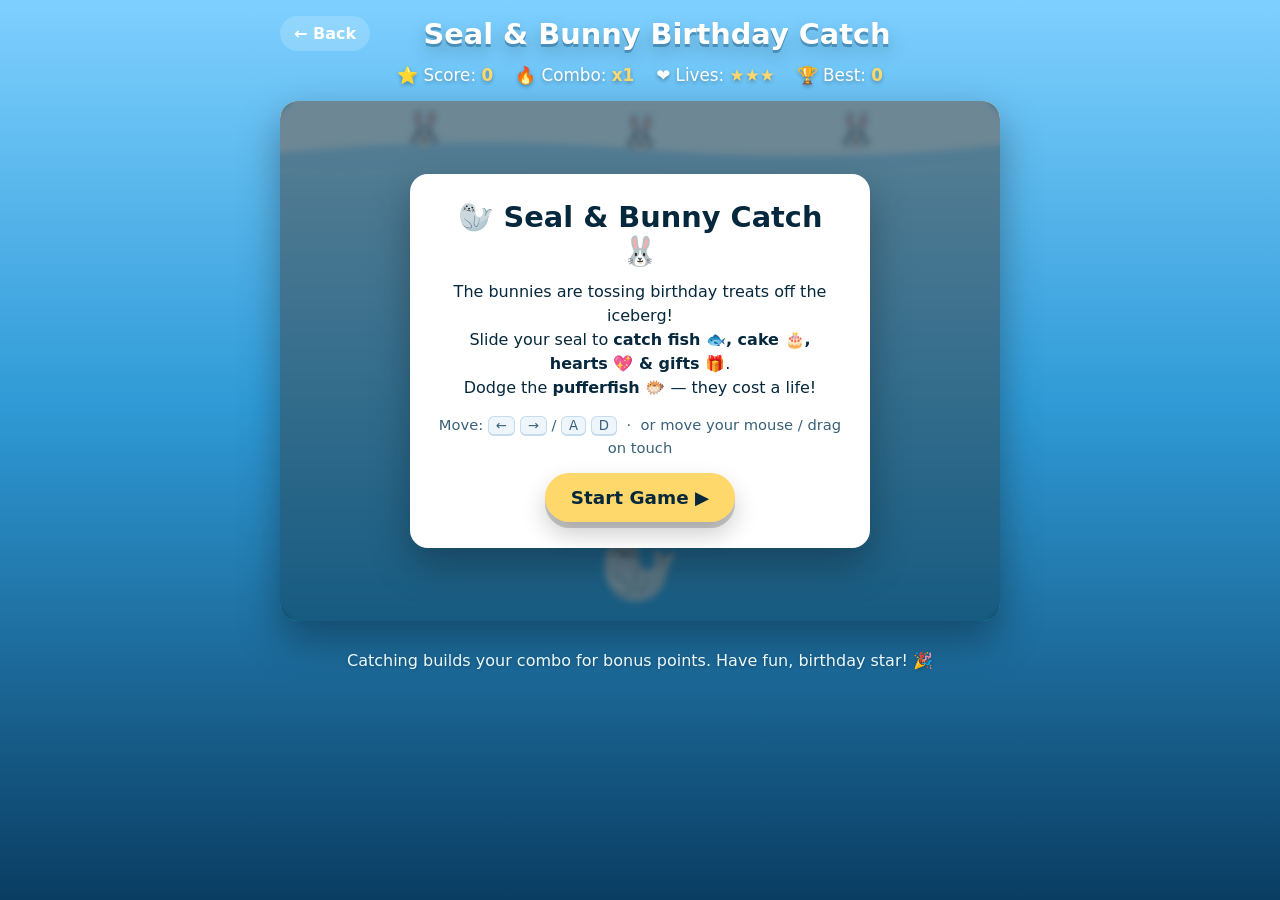
==== game.html @ fc91bb68 "Seal-themed birthday site for Yilin with Seal & Bunny Catch mini-game Co-Authored-By: Claude Opus 4." ====
<!DOCTYPE html>
<html lang="en">
<head>
  <meta charset="UTF-8" />
  <meta name="viewport" content="width=device-width, initial-scale=1.0" />
  <title>Seal &amp; Bunny Birthday Catch 🦭🐰</title>
  <meta name="description" content="Help the seal catch the birthday treats the bunnies toss down!" />
  <link rel="stylesheet" href="styles.css" />
  <link rel="stylesheet" href="game.css" />
  <link rel="icon" href="data:image/svg+xml,<svg xmlns='http://www.w3.org/2000/svg' viewBox='0 0 100 100'><text y='.9em' font-size='90'>🦭</text></svg>" />
</head>
<body class="game-body">
  <div class="bubbles" aria-hidden="true"></div>

  <header class="game-header">
    <a class="back-link" href="index.html">← Back</a>
    <h1 class="game-title">Seal &amp; Bunny Birthday Catch</h1>
    <div class="spacer"></div>
  </header>

  <div class="hud">
    <span class="hud-item">⭐ Score: <strong id="score">0</strong></span>
    <span class="hud-item">🔥 Combo: <strong id="combo">x1</strong></span>
    <span class="hud-item">❤️ Lives: <strong id="lives">★★★</strong></span>
    <span class="hud-item">🏆 Best: <strong id="best">0</strong></span>
  </div>

  <div class="stage-wrap">
    <canvas id="game" width="720" height="520" aria-label="Seal and bunny catching game"></canvas>

    <div class="overlay" id="overlay">
      <div class="card">
        <h2 id="overlayTitle">🦭 Seal &amp; Bunny Catch 🐰</h2>
        <p id="overlayText">
          The bunnies are tossing birthday treats off the iceberg!<br />
          Slide your seal to <strong>catch fish 🐟, cake 🎂, hearts 💖 &amp; gifts 🎁</strong>.<br />
          Dodge the <strong>pufferfish 🐡</strong> — they cost a life!
        </p>
        <p class="controls-hint">
          Move: <kbd>←</kbd> <kbd>→</kbd> / <kbd>A</kbd> <kbd>D</kbd> &nbsp;·&nbsp; or move your mouse / drag on touch
        </p>
        <button class="btn btn--play" id="startBtn" type="button">Start Game ▶</button>
      </div>
    </div>
  </div>

  <p class="footnote">Catching builds your combo for bonus points. Have fun, birthday star! 🎉</p>

  <div class="confetti-layer" id="confettiLayer" aria-hidden="true"></div>

  <script src="confetti.js"></script>
  <script>
    // Background bubbles (shared look with home page)
    (function () {
      const layer = document.querySelector('.bubbles');
      for (let i = 0; i < 18; i++) {
        const b = document.createElement('span');
        b.className = 'bubble';
        const size = 6 + Math.random() * 22;
        b.style.left = Math.random() * 100 + 'vw';
        b.style.width = b.style.height = size + 'px';
        b.style.animationDuration = 7 + Math.random() * 9 + 's';
        b.style.animationDelay = -Math.random() * 12 + 's';
        b.style.opacity = 0.12 + Math.random() * 0.3;
        layer.appendChild(b);
      }
    })();
  </script>
  <script src="game.js"></script>
</body>
</html>
---- styles.css ----
:root {
  --ocean-top: #7ed0ff;
  --ocean-mid: #2f9ad6;
  --ocean-deep: #0a3d62;
  --foam: #eafaff;
  --coral: #ff7eb6;
  --sun: #ffd86b;
  --ink: #06283d;
}

* { box-sizing: border-box; }

html, body { height: 100%; }

body {
  margin: 0;
  font-family: "Trebuchet MS", "Segoe UI", system-ui, sans-serif;
  color: var(--ink);
  background: linear-gradient(180deg, var(--ocean-top) 0%, var(--ocean-mid) 45%, var(--ocean-deep) 100%);
  min-height: 100vh;
  overflow-x: hidden;
  position: relative;
  display: flex;
  flex-direction: column;
}

/* ---- Bubbles ---- */
.bubbles {
  position: fixed;
  inset: 0;
  pointer-events: none;
  z-index: 0;
}
.bubble {
  position: absolute;
  bottom: -40px;
  background: radial-gradient(circle at 30% 30%, #fff, rgba(255,255,255,0.2));
  border-radius: 50%;
  animation: rise linear infinite;
}
@keyframes rise {
  0%   { transform: translateY(0) translateX(0); }
  100% { transform: translateY(-110vh) translateX(20px); }
}

/* ---- Hero ---- */
.hero {
  position: relative;
  z-index: 2;
  flex: 1;
  display: flex;
  flex-direction: column;
  align-items: center;
  justify-content: center;
  text-align: center;
  padding: 48px 20px 24px;
  gap: 18px;
}

.seal-stage {
  position: relative;
  height: 140px;
  width: 100%;
  max-width: 520px;
  margin-bottom: 6px;
}
.seal {
  position: absolute;
  left: 50%;
  top: 10px;
  transform: translateX(-50%);
  font-size: 84px;
  filter: drop-shadow(0 8px 10px rgba(0,0,0,0.25));
  animation: bob 3s ease-in-out infinite;
}
.seal--small {
  left: 24%;
  top: 50px;
  font-size: 46px;
  animation: bob 3.6s ease-in-out infinite 0.4s;
  opacity: 0.9;
}
@keyframes bob {
  0%, 100% { transform: translateX(-50%) translateY(0) rotate(-3deg); }
  50%      { transform: translateX(-50%) translateY(-14px) rotate(3deg); }
}
.balloon {
  position: absolute;
  font-size: 40px;
  animation: float 4s ease-in-out infinite;
}
.b1 { left: 12%; top: 0; animation-delay: 0s; }
.b2 { right: 14%; top: 10px; animation-delay: 0.7s; }
.b3 { right: 30%; top: -10px; font-size: 32px; animation-delay: 1.3s; }
@keyframes float {
  0%, 100% { transform: translateY(0) rotate(-4deg); }
  50%      { transform: translateY(-16px) rotate(4deg); }
}

.title {
  margin: 0;
  font-size: clamp(2.4rem, 8vw, 4.4rem);
  line-height: 1.05;
  color: #fff;
  text-shadow: 0 4px 0 rgba(10,61,98,0.35), 0 10px 24px rgba(0,0,0,0.25);
  letter-spacing: 0.5px;
}
.name {
  color: var(--sun);
  display: inline-block;
  animation: wiggle 2.5s ease-in-out infinite;
}
@keyframes wiggle {
  0%, 100% { transform: rotate(-2deg) scale(1); }
  50%      { transform: rotate(2deg) scale(1.04); }
}

.subtitle {
  margin: 0;
  max-width: 560px;
  font-size: clamp(1rem, 2.6vw, 1.25rem);
  color: var(--foam);
  text-shadow: 0 2px 6px rgba(0,0,0,0.25);
}

/* ---- Buttons ---- */
.cta {
  display: flex;
  flex-wrap: wrap;
  gap: 14px;
  justify-content: center;
  margin-top: 8px;
}
.btn {
  font-family: inherit;
  font-size: clamp(1rem, 2.4vw, 1.15rem);
  font-weight: bold;
  padding: 14px 26px;
  border-radius: 999px;
  border: none;
  cursor: pointer;
  text-decoration: none;
  color: var(--ink);
  box-shadow: 0 6px 0 rgba(0,0,0,0.18), 0 12px 24px rgba(0,0,0,0.2);
  transition: transform 0.12s ease, box-shadow 0.12s ease;
}
.btn:hover { transform: translateY(-2px); }
.btn:active { transform: translateY(4px); box-shadow: 0 2px 0 rgba(0,0,0,0.18); }
.btn--play { background: var(--sun); }
.btn--wish { background: var(--coral); color: #fff; }

.wish-text {
  margin: 6px 0 0;
  font-size: 1.15rem;
  font-weight: bold;
  color: #fff;
  background: rgba(255,255,255,0.16);
  padding: 10px 18px;
  border-radius: 14px;
  backdrop-filter: blur(4px);
}
.wish-text.pop { animation: pop 0.5s ease; }
@keyframes pop {
  0%   { transform: scale(0.6); opacity: 0; }
  60%  { transform: scale(1.12); }
  100% { transform: scale(1); opacity: 1; }
}

/* ---- Footer ---- */
.footer {
  position: relative;
  z-index: 2;
  text-align: center;
  padding: 16px;
  color: var(--foam);
  font-size: 0.95rem;
  text-shadow: 0 1px 4px rgba(0,0,0,0.3);
}

/* ---- Confetti ---- */
.confetti-layer {
  position: fixed;
  inset: 0;
  pointer-events: none;
  z-index: 50;
  overflow: hidden;
}
.confetti {
  position: absolute;
  top: -16px;
  width: 10px;
  height: 16px;
  will-change: transform, opacity;
}

/* ---- Reduced motion ---- */
@media (prefers-reduced-motion: reduce) {
  .seal, .seal--small, .balloon, .name, .bubble { animation: none !important; }
}
---- game.css ----
.game-body {
  display: flex;
  flex-direction: column;
  align-items: center;
}

.game-header {
  position: relative;
  z-index: 2;
  width: 100%;
  max-width: 760px;
  display: flex;
  align-items: center;
  gap: 12px;
  padding: 16px 20px 4px;
}
.game-header .spacer { width: 56px; }
.back-link {
  color: #fff;
  text-decoration: none;
  font-weight: bold;
  background: rgba(255,255,255,0.18);
  padding: 8px 14px;
  border-radius: 999px;
  white-space: nowrap;
}
.back-link:hover { background: rgba(255,255,255,0.32); }
.game-title {
  flex: 1;
  text-align: center;
  margin: 0;
  color: #fff;
  font-size: clamp(1.2rem, 4vw, 1.8rem);
  text-shadow: 0 3px 0 rgba(10,61,98,0.35), 0 8px 18px rgba(0,0,0,0.25);
}

.hud {
  position: relative;
  z-index: 2;
  display: flex;
  flex-wrap: wrap;
  gap: 10px 22px;
  justify-content: center;
  padding: 10px 16px;
  color: #fff;
  font-size: clamp(0.9rem, 2.4vw, 1.05rem);
  text-shadow: 0 2px 4px rgba(0,0,0,0.3);
}
.hud strong { color: var(--sun); }

.stage-wrap {
  position: relative;
  z-index: 2;
  width: min(720px, 94vw);
  margin-top: 6px;
}
canvas {
  display: block;
  width: 100%;
  height: auto;
  border-radius: 18px;
  box-shadow: 0 18px 40px rgba(0,0,0,0.35);
  background: linear-gradient(180deg, #bfeaff 0%, #6cc1ee 55%, #2f9ad6 100%);
  touch-action: none;
  cursor: pointer;
}

.overlay {
  position: absolute;
  inset: 0;
  display: flex;
  align-items: center;
  justify-content: center;
  background: rgba(6, 40, 61, 0.55);
  border-radius: 18px;
  backdrop-filter: blur(3px);
  transition: opacity 0.25s ease;
}
.overlay.hidden { opacity: 0; pointer-events: none; }

.card {
  background: #fff;
  color: var(--ink);
  border-radius: 18px;
  padding: 26px 28px;
  max-width: 460px;
  text-align: center;
  box-shadow: 0 16px 40px rgba(0,0,0,0.3);
  margin: 12px;
}
.card h2 { margin: 0 0 12px; font-size: clamp(1.3rem, 4vw, 1.8rem); }
.card p { margin: 0 0 14px; line-height: 1.5; }
.controls-hint { font-size: 0.92rem; color: #38617a; }
kbd {
  background: #eef6fb;
  border: 1px solid #c4dced;
  border-bottom-width: 2px;
  border-radius: 6px;
  padding: 1px 7px;
  font-family: inherit;
  font-size: 0.9em;
}

.footnote {
  position: relative;
  z-index: 2;
  color: var(--foam);
  text-align: center;
  padding: 14px 16px 24px;
  text-shadow: 0 1px 4px rgba(0,0,0,0.3);
}
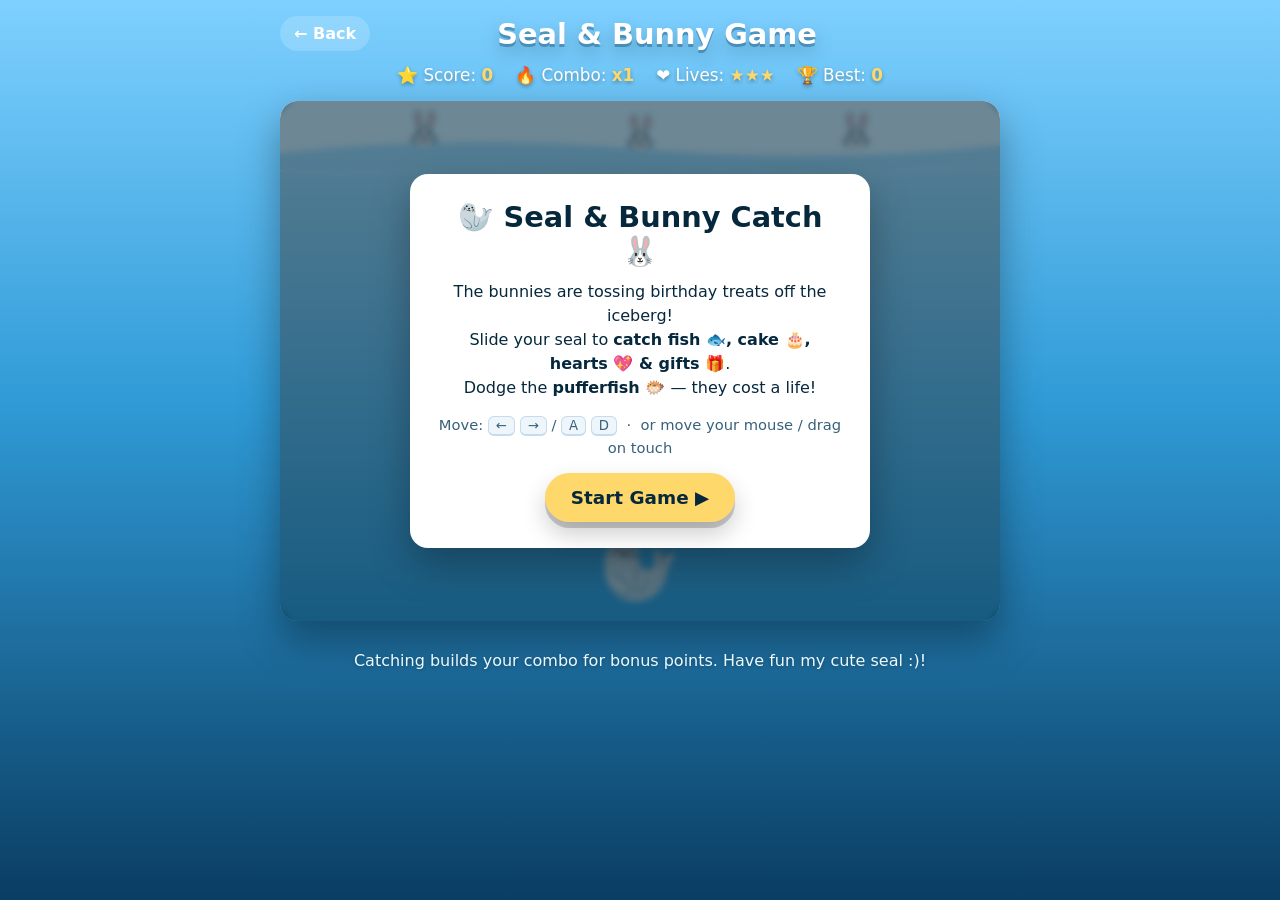
==== commit 15814b4c: "Update game title and footnote text" ====
--- a/game.html
+++ b/game.html
@@ -3,7 +3,7 @@
 <head>
   <meta charset="UTF-8" />
   <meta name="viewport" content="width=device-width, initial-scale=1.0" />
-  <title>Seal &amp; Bunny Birthday Catch 🦭🐰</title>
+  <title>Seal &amp; Bunny Birthday Game 🦭🐰</title>
   <meta name="description" content="Help the seal catch the birthday treats the bunnies toss down!" />
   <link rel="stylesheet" href="styles.css" />
   <link rel="stylesheet" href="game.css" />
@@ -14,7 +14,7 @@
 
   <header class="game-header">
     <a class="back-link" href="index.html">← Back</a>
-    <h1 class="game-title">Seal &amp; Bunny Birthday Catch</h1>
+    <h1 class="game-title">Seal &amp; Bunny Game</h1>
     <div class="spacer"></div>
   </header>
 
@@ -44,7 +44,7 @@
     </div>
   </div>
 
-  <p class="footnote">Catching builds your combo for bonus points. Have fun, birthday star! 🎉</p>
+  <p class="footnote">Catching builds your combo for bonus points. Have fun my cute seal :)!</p>
 
   <div class="confetti-layer" id="confettiLayer" aria-hidden="true"></div>
 
